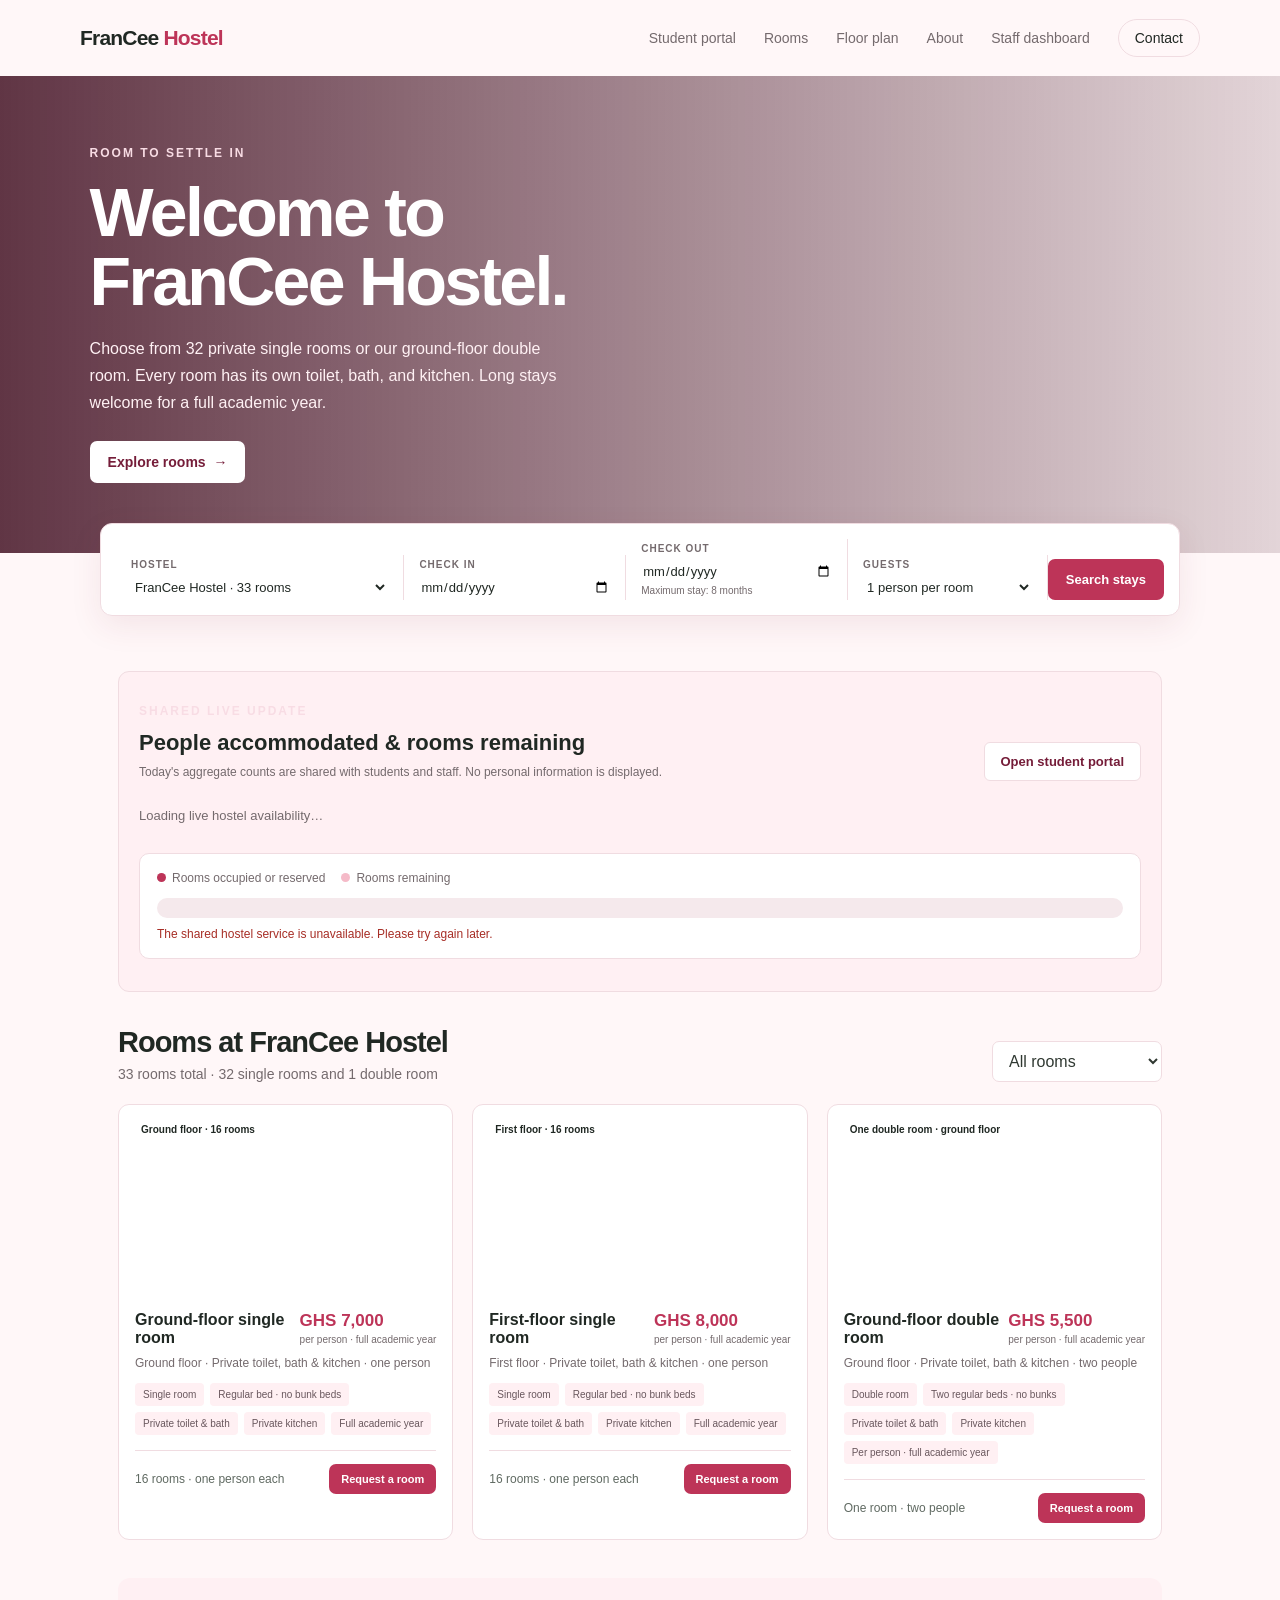
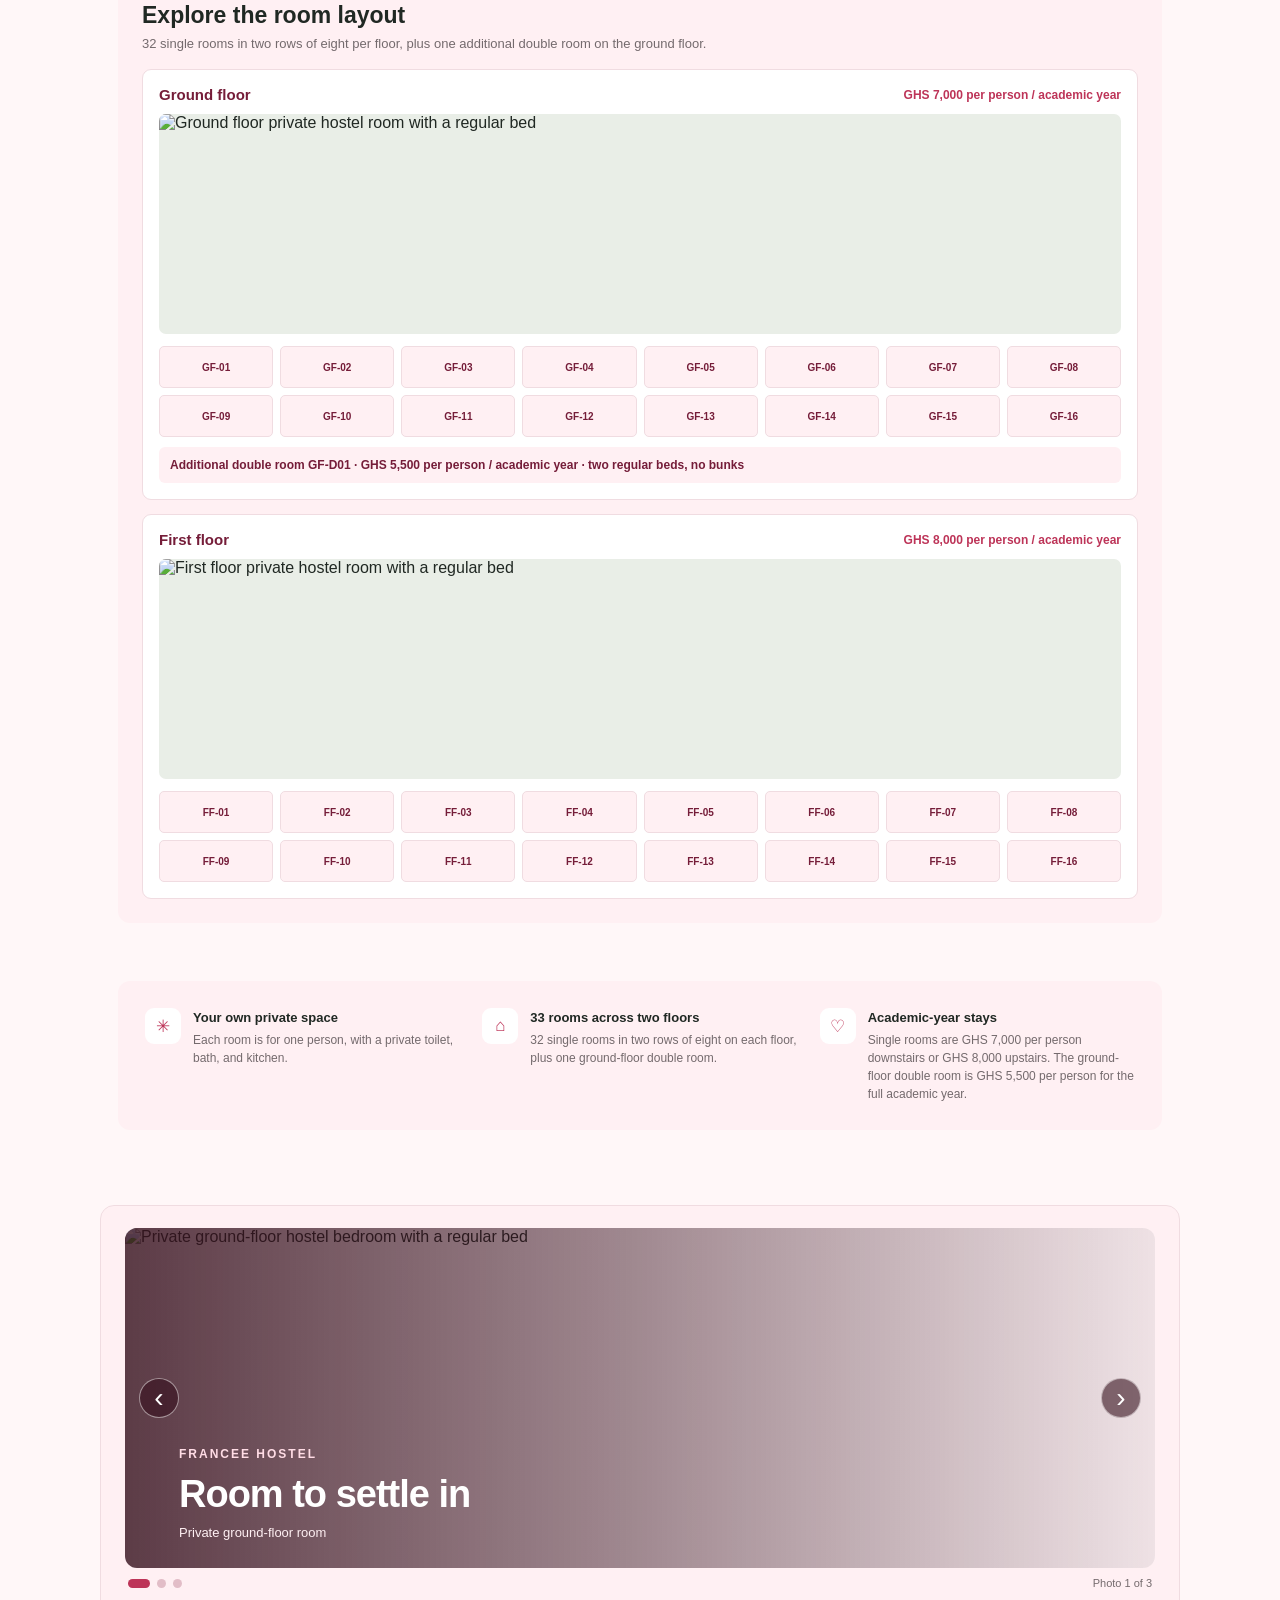
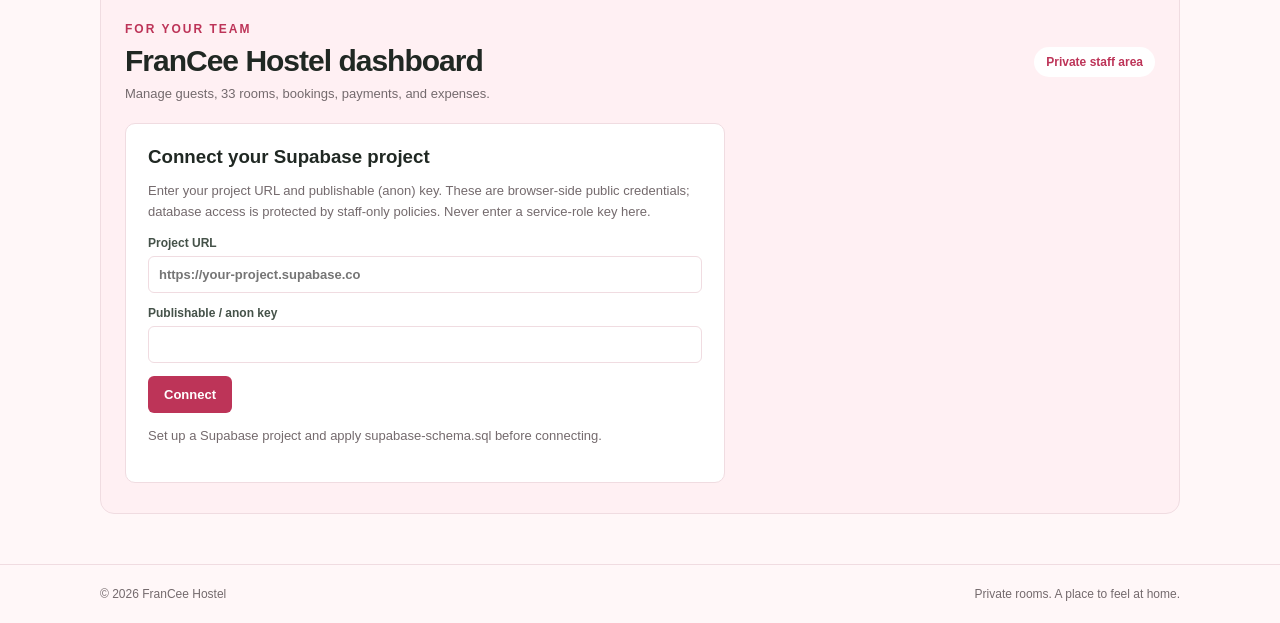
==== inex.html @ 12eb88dc "Publish FranCee Hostel website" ====
<!DOCTYPE html>
<html lang="en">
<head>
	<meta charset="UTF-8">
	<meta name="viewport" content="width=device-width, initial-scale=1">
	<title>FranCee Hostel | Room booking</title>
	<link rel="stylesheet" href="dashboard.css">
	<style>
		:root{--green:#bd3458;--dark:#751d39;--cream:#fff7f8;--muted:#746a6d;--line:#f0dce1;--orange:#e99aab}
		*{box-sizing:border-box}body{margin:0;background:var(--cream);color:#202823;font-family:Arial,Helvetica,sans-serif}a{color:inherit;text-decoration:none}button,input,select{font:inherit}.nav{height:76px;padding:0 max(calc((100% - 1120px)/2),24px);display:flex;align-items:center;justify-content:space-between}.logo{font-size:21px;font-weight:800;letter-spacing:-.8px}.logo span{color:var(--green)}.nav-links{display:flex;align-items:center;gap:28px;color:var(--muted);font-size:14px}.nav-links a:hover{color:var(--green)}.nav-links .outline{border:1px solid var(--line);border-radius:20px;padding:10px 16px;color:#202823}
		.hero{max-width:1440px;margin:auto;min-height:445px;padding:70px max(calc((100% - 1120px)/2),7%);display:flex;align-items:center;background:linear-gradient(90deg,rgba(66,16,34,.84),rgba(66,16,34,.15)),url('https://images.unsplash.com/photo-1566665797739-1674de7a421a?auto=format&fit=crop&w=1800&q=85') center/cover;color:white}.hero-copy{max-width:570px}.kicker{text-transform:uppercase;letter-spacing:2px;font-size:12px;font-weight:bold;color:#f8dce4}.hero h1{font-size:clamp(42px,6vw,68px);line-height:1.02;letter-spacing:-2.7px;margin:18px 0}.hero p{max-width:470px;line-height:1.7;color:#fff1f4;margin:0 0 25px}.hero-link{display:inline-block;padding:13px 18px;background:white;color:var(--dark);font-weight:bold;border-radius:7px;font-size:14px}
		.search{position:relative;max-width:1080px;margin:-30px auto 0;padding:15px;background:#fff;box-shadow:0 10px 32px #20382a18;border:1px solid var(--line);border-radius:12px;display:grid;grid-template-columns:1.3fr 1fr 1fr .9fr auto;align-items:end}.field{padding:4px 15px;border-right:1px solid var(--line)}.field label{display:block;font-size:10px;text-transform:uppercase;letter-spacing:1px;color:var(--muted);font-weight:bold;margin-bottom:8px}.field input,.field select{border:0;outline:0;background:white;width:100%;font-size:13px;color:#202823}.field small{display:block;color:var(--muted);font-size:10px;margin-top:5px}.search button,.book{border:0;border-radius:7px;background:var(--green);color:white;padding:13px 18px;font-size:13px;font-weight:bold}.search button:hover,.book:hover{background:var(--dark)}
		main{max-width:1080px;padding:0 18px;margin:55px auto 75px}.heading{display:flex;justify-content:space-between;align-items:end;margin-bottom:22px}.heading h2{margin:0 0 7px;font-size:29px;letter-spacing:-1px}.heading p{margin:0;color:var(--muted);font-size:14px}.heading select{padding:10px 12px;border:1px solid var(--line);border-radius:7px;background:white;color:#303932}.cards{display:grid;grid-template-columns:repeat(3,minmax(0,1fr));gap:19px}.card{background:white;border:1px solid var(--line);border-radius:11px;overflow:hidden}.photo{height:190px;background-size:cover;background-position:center;position:relative}.tag{position:absolute;top:12px;left:12px;background:white;border-radius:20px;padding:7px 10px;font-size:10px;font-weight:bold}.info{padding:16px}.title-row{display:flex;justify-content:space-between;gap:8px;align-items:start}.title-row h3{margin:0;font-size:16px}.price{color:var(--green);font-size:17px;font-weight:bold;white-space:nowrap}.price small{display:block;color:var(--muted);font-size:10px;font-weight:normal;text-align:right;margin-top:3px}.location{color:var(--muted);font-size:12px;margin:9px 0 13px}.features{display:flex;gap:6px;flex-wrap:wrap;margin-bottom:15px}.features span{background:#f2f4ef;color:#59645c;font-size:10px;padding:6px 8px;border-radius:4px}.bottom{border-top:1px solid var(--line);padding-top:13px;display:flex;align-items:center;justify-content:space-between}.rating{font-size:12px;color:#606a62}.rating b{color:#242c26}.book{padding:9px 12px;font-size:11px;cursor:pointer}.no-results{grid-column:1/-1;padding:35px;text-align:center;color:var(--muted);background:white;border-radius:10px}
		.benefits{margin-top:58px;background:#e9eee7;border-radius:12px;padding:27px;display:grid;grid-template-columns:repeat(3,1fr);gap:22px}.benefit{display:flex;gap:12px}.icon{flex:none;width:36px;height:36px;background:white;color:var(--green);border-radius:9px;display:grid;place-items:center;font-size:17px}.benefit h3{font-size:13px;margin:2px 0 6px}.benefit p{font-size:12px;line-height:1.5;color:var(--muted);margin:0}footer{border-top:1px solid var(--line);padding:22px max(calc((100% - 1080px)/2),24px);display:flex;justify-content:space-between;color:var(--muted);font-size:12px}.notice{display:none;position:fixed;right:20px;bottom:20px;background:var(--dark);color:white;padding:15px 18px;border-radius:8px;max-width:340px;box-shadow:0 7px 22px #0002;font-size:14px}.notice.visible{display:block}
		.request-dialog{width:min(560px,calc(100% - 28px));max-height:90vh;overflow:auto;padding:26px;border:0;border-radius:12px;box-shadow:0 18px 60px #0004;color:#202823}.request-dialog::backdrop{background:#10271dcc}.request-dialog-heading{display:flex;justify-content:space-between;align-items:start;gap:16px}.request-dialog-heading h2{margin:0 0 7px;font-size:24px}.request-dialog-heading p,.request-note{margin:0 0 18px;color:var(--muted);font-size:13px;line-height:1.5}.request-close{border:1px solid var(--line);border-radius:6px;background:white;padding:7px 10px;cursor:pointer}.request-form{display:grid;gap:13px}.request-form label{display:grid;gap:6px;color:#455249;font-size:12px;font-weight:bold}.request-form input,.request-form select{width:100%;padding:10px;border:1px solid var(--line);border-radius:6px;background:white;color:#202823;font:inherit;font-size:13px}.request-form input[type=file]{padding:8px}.request-form label small{color:var(--muted);font-weight:normal;font-size:11px;line-height:1.45}.request-room-summary{padding:11px;background:#f2f4ef;border-radius:6px;color:var(--dark);font-size:13px;font-weight:bold}.request-consent{display:flex!important;grid-template-columns:auto 1fr;align-items:start;gap:8px!important;font-weight:normal!important;line-height:1.5}.request-consent input{width:auto;margin:2px 0 0}.request-submit{border:0;border-radius:6px;background:var(--green);color:white;padding:12px 16px;font-weight:bold;cursor:pointer}.request-submit:disabled{opacity:.6;cursor:wait}.request-status{min-height:18px;margin:0;color:var(--muted);font-size:13px;line-height:1.5}.request-status.error{color:#a72e26}.request-status.success{color:var(--green)}.request-honeypot{position:absolute;left:-10000px;width:1px;height:1px;overflow:hidden}
		@media(max-width:800px){.search{margin:-20px 18px 0;grid-template-columns:repeat(2,1fr);gap:10px}.field{border:0;border-bottom:1px solid var(--line);padding:9px}.search button{grid-column:1/-1}.cards{grid-template-columns:repeat(2,1fr)}.benefits{grid-template-columns:1fr}.hero{min-height:410px;padding-left:8%;padding-right:8%}}
		@media(max-width:540px){.nav{height:65px;padding:0 18px}.nav-links{gap:12px}.nav-links a:not(.outline):not([href="#dashboard"]){display:none}.hero{min-height:390px;padding:40px 7%}.hero h1{letter-spacing:-1.8px}.search{margin:-18px 12px 0;padding:10px;gap:4px}.field{padding:8px 4px}.field input,.field select{font-size:11px}.cards{grid-template-columns:1fr}.photo{height:210px}main{margin-top:42px;padding:0 13px}.heading{align-items:start;flex-direction:column;gap:12px}.heading select{align-self:flex-end}footer{padding:20px;gap:8px;flex-direction:column}}
	</style>
	<link rel="stylesheet" href="theme.css">
</head>
<body>
	<header class="nav">
		<a class="logo" href="#top">FranCee <span>Hostel</span></a>
		<nav class="nav-links" aria-label="Main navigation"><a href="student.html">Student portal</a><a href="#stays">Rooms</a><a href="#layout">Floor plan</a><a href="#about">About</a><a href="#dashboard">Staff dashboard</a><a class="outline" href="mailto:hello@francee.example">Contact</a></nav>
	</header>
	<section class="hero" id="top">
		<div class="hero-copy"><div class="kicker">Room to settle in</div><h1>Welcome to<br>FranCee Hostel.</h1><p>Choose from 32 private single rooms or our ground-floor double room. Every room has its own toilet, bath, and kitchen. Long stays welcome for a full academic year.</p><a class="hero-link" href="#stays">Explore rooms &nbsp;→</a></div>
	</section>
	<form class="search" id="search-form" aria-label="Search hostels">
		<div class="field"><label for="destination">Hostel</label><select id="destination"><option value="all">FranCee Hostel · 33 rooms</option></select></div>
		<div class="field"><label for="checkin">Check in</label><input id="checkin" type="date" required></div>
		<div class="field"><label for="checkout">Check out</label><input id="checkout" type="date" aria-describedby="stay-limit" required><small id="stay-limit">Maximum stay: 8 months</small></div>
		<div class="field"><label for="guests">Guests</label><select id="guests"><option value="1" selected>1 person per room</option><option value="2">2 people</option></select></div>
		<button type="submit">Search stays</button>
	</form>
	<main>
		<section class="public-availability" id="public-availability" aria-labelledby="public-availability-title">
			<div class="public-availability-heading"><div><p class="kicker">Shared live update</p><h2 id="public-availability-title">People accommodated & rooms remaining</h2><p>Today's aggregate counts are shared with students and staff. No personal information is displayed.</p></div><a class="secondary-button" href="student.html">Open student portal</a></div>
			<div class="availability-metrics" id="public-availability-metrics" aria-live="polite"><p class="form-message">Loading live hostel availability…</p></div>
			<div class="availability-chart" role="img" aria-label="Live chart of occupied and remaining rooms"><div class="availability-chart-key"><span><i class="occupied-key"></i>Rooms occupied or reserved</span><span><i class="available-key"></i>Rooms remaining</span></div><div class="progress-track"><div class="progress-fill" id="public-availability-progress"></div></div><p id="public-availability-caption" class="chart-caption" role="status">Waiting for live hostel data…</p></div>
			<div class="public-room-availability" id="public-room-availability" aria-live="polite"></div>
		</section>
		<section id="stays"><div class="heading"><div><h2>Rooms at FranCee Hostel</h2><p id="count">33 private rooms · 32 single rooms and one double room</p></div><select id="sort" aria-label="Sort stays"><option value="featured">All rooms</option><option value="low">Lowest price first</option><option value="high">Highest price first</option></select></div><div class="cards" id="cards"></div></section>
		<section class="floor-plan" id="layout" aria-labelledby="floor-plan-title"><div class="floor-plan-heading"><div><h2 id="floor-plan-title">Explore the room layout</h2><p>32 single rooms in two rows of eight per floor, plus one additional double room on the ground floor.</p></div></div><div id="floor-layout" class="floor-layout"></div></section>
 		<section class="benefits" id="about" aria-label="Why stay at FranCee Hostel">
			<div class="benefit"><span class="icon">✳</span><div><h3>Your own private space</h3><p>Each room is for one person, with a private toilet, bath, and kitchen.</p></div></div>
			<div class="benefit"><span class="icon">⌂</span><div><h3>33 rooms across two floors</h3><p>32 single rooms in two rows of eight on each floor, plus one ground-floor double room.</p></div></div>
			<div class="benefit"><span class="icon">♡</span><div><h3>Academic-year stays</h3><p>Single rooms are GHS 7,000 per person downstairs or GHS 8,000 upstairs. The ground-floor double room is GHS 5,500 per person for the full academic year.</p></div></div>
		</section>
	</main>
	<section class="dashboard" id="dashboard" aria-labelledby="dashboard-title">
		<section class="staff-carousel" aria-label="FranCee Hostel room photos">
			<div class="staff-carousel-image-wrap">
				<img class="staff-carousel-image" id="staff-carousel-image" src="https://images.unsplash.com/photo-1566665797739-1674de7a421a?auto=format&fit=crop&w=1600&q=85" alt="Private ground-floor hostel bedroom with a regular bed">
				<div class="staff-carousel-shade"></div>
				<div class="staff-carousel-content">
					<p class="kicker">FranCee Hostel</p>
					<h2>Room to settle in</h2>
					<p id="staff-carousel-caption">Private ground-floor room</p>
				</div>
				<button class="staff-carousel-control staff-carousel-previous" id="staff-carousel-previous" type="button" aria-label="Show previous room photo">‹</button>
				<button class="staff-carousel-control staff-carousel-next" id="staff-carousel-next" type="button" aria-label="Show next room photo">›</button>
			</div>
			<div class="staff-carousel-footer"><div class="staff-carousel-dots" id="staff-carousel-dots" role="group" aria-label="Choose a room photo"></div><span id="staff-carousel-count" aria-live="polite">Photo 1 of 3</span></div>
		</section>
		<div class="dashboard-heading"><div><div class="kicker">For your team</div><h2 id="dashboard-title">FranCee Hostel dashboard</h2><p>Manage guests, 33 rooms, bookings, payments, and expenses.</p></div><span class="private-label">Private staff area</span></div>
		<div class="dashboard-panel" id="setup-panel" hidden>
			<h3>Connect your Supabase project</h3>
			<p>Enter your project URL and publishable (anon) key. These are browser-side public credentials; database access is protected by staff-only policies. Never enter a service-role key here.</p>
			<form id="config-form" class="dashboard-form">
				<label>Project URL<input name="url" type="url" placeholder="https://your-project.supabase.co" required></label>
				<label>Publishable / anon key<input name="key" type="password" autocomplete="off" required></label>
				<button class="dashboard-button" type="submit">Connect</button>
			</form>
			<p id="setup-message" class="form-message" role="status"></p>
		</div>
		<div class="dashboard-panel" id="login-panel" hidden>
			<h3>Staff sign in</h3>
			<p>Only staff accounts added to this hostel’s Supabase project can access records.</p>
			<form id="login-form" class="dashboard-form">
				<label>Email<input name="email" type="email" autocomplete="username" required></label>
				<label>Password<input name="password" type="password" autocomplete="current-password" required></label>
				<button class="dashboard-button" type="submit">Sign in</button>
			</form>
			<p id="login-message" class="form-message" role="status"></p>
			<button class="secondary-button" id="change-project-button" type="button">Change Supabase project</button>
		</div>
		<div id="staff-panel" hidden>
			<div class="staff-toolbar"><p id="staff-status" role="status"></p><button class="secondary-button" id="signout-button" type="button">Sign out</button></div>
			<p id="dashboard-message" class="form-message" role="status"></p>
			<div id="staff-workspace" hidden>
			<div class="report-panel">
				<div class="report-heading"><div><h3>Shared hostel availability</h3><p>Live room and occupancy totals shared with the student portal. Personal information is never shown.</p></div><a class="secondary-button" href="student.html">Open student portal</a></div>
				<div class="availability-metrics" id="admin-availability-metrics" aria-live="polite"><p class="form-message">Loading live hostel availability…</p></div>
				<div class="availability-chart" role="img" aria-label="Live shared chart of occupied and available rooms"><div class="availability-chart-key"><span><i class="occupied-key"></i>Rooms occupied</span><span><i class="available-key"></i>Rooms remaining</span></div><div class="progress-track"><div id="admin-availability-progress" class="progress-fill"></div></div><p id="admin-availability-caption" class="chart-caption">Waiting for live hostel data…</p></div>
			</div>
			<div class="report-panel">
				<div class="report-heading"><div><h3>Reports & progress</h3><p>Live summaries from saved hostel records. Financial totals are shown in one currency at a time.</p></div><div class="report-filters"><label for="report-period">Report period<select id="report-period"><option value="30">Last 30 days</option><option value="90">Last 90 days</option><option value="365">Last 12 months</option></select></label><label for="report-currency">Currency<select id="report-currency"><option value="GHS">GHS</option></select></label></div></div>
				<div class="metric-grid" id="report-metrics" aria-live="polite"></div>
				<div class="chart-grid">
					<div class="chart-card"><h4>Current room occupancy</h4><div class="progress-track" role="img" aria-label="Current room occupancy"><div id="occupancy-progress" class="progress-fill"></div></div><p id="occupancy-caption">Loading occupancy…</p></div>
					<div class="chart-card"><h4>Bookings & revenue by month</h4><div class="bar-chart" id="monthly-chart" role="img" aria-label="Monthly bookings and revenue chart"></div><p class="chart-legend"><span class="booking-legend">Bookings</span><span class="revenue-legend">Revenue</span></p></div>
				</div>
			</div>
			<div class="records-heading"><h3>Student room requests</h3><p>Contact and identity documents are visible only to authorized hostel staff.</p></div>
			<div class="record-list room-request-list" id="room-request-list" aria-live="polite"></div>
			<div class="records-heading"><h3>Student room issues</h3><p>Review reports by room and update each issue as it is handled.</p></div>
			<div class="record-list room-issue-list" id="room-issue-list" aria-live="polite"></div>
			<div class="records-heading"><h3>Record hostel operations</h3><p>Amounts are stored as entered; card numbers and security codes are never collected.</p></div>
			<div class="record-grid">
				<details class="record-card" open><summary>Guest</summary><form class="dashboard-form record-form" id="guest-form"><label>Full name<input name="full_name" required maxlength="160"></label><label>Email<input name="email" type="email"></label><label>Phone<input name="phone" type="tel"></label><label>Nationality<input name="nationality" maxlength="100"></label><label>Notes<textarea name="notes" rows="2"></textarea></label><button class="dashboard-button">Save guest</button></form><div class="record-list" id="guest-list"></div></details>
				<details class="record-card"><summary>Room</summary><form class="dashboard-form record-form" id="room-form"><label>Room name / number<input name="name" required maxlength="100" placeholder="GF-17 or GF-D02"></label><label>Room type<select name="room_type" required><option value="Single room · private toilet, bath & kitchen">Single room</option><option value="Double room · two separate beds, no bunks, private toilet, bath & kitchen">Double room · two separate beds</option></select></label><label>Floor<select name="floor_level" required><option value="ground">Ground floor</option><option value="first">First floor</option></select></label><label>Row on floor<select name="side_row"><option value="">Not in the 16-room layout</option><option value="1">Row 1</option><option value="2">Row 2</option></select></label><label>Position in row<select name="room_position"><option value="">Not in the 16-room layout</option><option value="1">1</option><option value="2">2</option><option value="3">3</option><option value="4">4</option><option value="5">5</option><option value="6">6</option><option value="7">7</option><option value="8">8</option></select></label><label>People per room<select name="capacity" required><option value="1">1 person</option><option value="2">2 people</option></select></label><label>Full academic-year price per person (GHS)<input name="rent_amount" type="number" value="7000" min="0" step="0.01" required></label><label>Status<select name="status"><option value="active">Active</option><option value="maintenance">Maintenance</option></select></label><button class="dashboard-button">Save room</button></form><div class="record-list" id="room-list"></div></details>
				<details class="record-card"><summary>Booking</summary><form class="dashboard-form record-form" id="booking-form"><label>Guest<select name="guest_id" required></select></label><label>Room<select name="bed_id" required></select></label><label>Check in<input name="check_in" type="date" required></label><label>Check out<input name="check_out" type="date" aria-describedby="booking-stay-limit" required><small id="booking-stay-limit">Maximum stay: 8 months</small></label><p id="booking-rate-label" class="field-note">Select a room to see its academic-year rate.</p><label>Status<select name="status"><option value="confirmed">Confirmed</option><option value="pending">Pending</option><option value="checked_in">Checked in</option><option value="checked_out">Checked out</option><option value="cancelled">Cancelled</option></select></label><button class="dashboard-button">Save booking</button></form><div class="record-list" id="booking-list"></div></details>
				<details class="record-card"><summary>Payment</summary><form class="dashboard-form record-form" id="payment-form"><label>Booking<select name="booking_id" required></select></label><label>Amount<input name="amount" type="number" min="0" step="0.01" required></label><label>Currency<input name="currency" value="GHS" minlength="3" maxlength="3" required></label><label>Method<select name="method"><option value="cash">Cash</option><option value="card">Card (no card details)</option><option value="bank_transfer">Bank transfer</option><option value="online">Online</option><option value="other">Other</option></select></label><label>Status<select name="status"><option value="paid">Paid</option><option value="pending">Pending</option><option value="refunded">Refunded</option><option value="failed">Failed</option></select></label><label>Payment date<input name="paid_at" type="date" required></label><button class="dashboard-button">Save payment</button></form><div class="record-list" id="payment-list"></div></details>
				<details class="record-card"><summary>Expense</summary><form class="dashboard-form record-form" id="expense-form"><label>Category<input name="category" required maxlength="100" placeholder="Supplies, utilities…"></label><label>Amount<input name="amount" type="number" min="0" step="0.01" required></label><label>Currency<input name="currency" value="GHS" minlength="3" maxlength="3" required></label><label>Date<input name="incurred_on" type="date" required></label><label>Vendor<input name="vendor" maxlength="160"></label><label>Description<input name="description" maxlength="300"></label><button class="dashboard-button">Save expense</button></form><div class="record-list" id="expense-list"></div></details>
			</div>
			</div>
		</div>
	</section>
	<footer><span>© 2026 FranCee Hostel</span><span>Private rooms. A place to feel at home.</span></footer>
	<dialog class="request-dialog" id="request-dialog" aria-labelledby="request-title">
		<div class="request-dialog-heading"><div><h2 id="request-title">Request a room</h2><p>Share your contact details and proof of identity to send a request to FranCee Hostel staff.</p></div><button class="request-close" id="request-close" type="button" aria-label="Close request form">Close</button></div>
		<form class="request-form" id="room-request-form">
			<div class="request-room-summary" id="request-room-summary"></div>
			<label for="request-name">Full name<input id="request-name" name="full_name" type="text" maxlength="120" autocomplete="name" required></label>
			<label for="request-phone">Phone number<input id="request-phone" name="phone" type="tel" maxlength="32" autocomplete="tel" placeholder="+233…" required></label>
			<label for="request-email">Email address <span>(optional)</span><input id="request-email" name="email" type="email" maxlength="254" autocomplete="email"></label>
			<label for="request-checkin">Check-in date<input id="request-checkin" name="check_in" type="date" required></label>
			<label for="request-checkout">Check-out date<input id="request-checkout" name="check_out" type="date" required></label>
			<label for="request-guests">People<select id="request-guests" name="guest_count" required></select></label>
			<label for="request-identity">Proof of identity<input id="request-identity" name="identity" type="file" accept="image/jpeg,image/png,application/pdf,.jpg,.jpeg,.png,.pdf" required><small>Upload a clear JPG, PNG, or PDF (maximum 5 MB). Only authorized hostel staff can access it.</small></label>
			<label class="request-consent" for="request-consent"><input id="request-consent" name="consent" type="checkbox" required><span>I agree to share these details and my identity document with FranCee Hostel for this room request.</span></label>
			<label class="request-honeypot" aria-hidden="true">Leave this field empty<input name="website" type="text" tabindex="-1" autocomplete="off"></label>
			<p class="request-status" id="request-status" role="status" aria-live="polite"></p>
			<button class="request-submit" id="request-submit" type="submit">Send room request</button>
		</form>
	</dialog>
	<div class="notice" id="notice" role="status" aria-live="polite"></div>
	<script src="https://cdn.jsdelivr.net/npm/@supabase/supabase-js@2"></script>
	<script src="supabase-config.js"></script>
	<script src="room-requests.js"></script>
	<script src="dashboard.js"></script>
	<script>
		const staffCarouselSlides=[
			{src:'https://images.unsplash.com/photo-1566665797739-1674de7a421a?auto=format&fit=crop&w=1600&q=85',alt:'Private ground-floor hostel bedroom with a regular bed',caption:'Private ground-floor room'},
			{src:'https://images.unsplash.com/photo-1611892440504-42a792e24d32?auto=format&fit=crop&w=1600&q=85',alt:'Bright first-floor hostel bedroom with a regular bed',caption:'Comfortable first-floor room'},
			{src:'https://images.unsplash.com/photo-1616594039964-ae9021a400a0?auto=format&fit=crop&w=1600&q=85',alt:'Shared double hostel room with two regular beds',caption:'A room for two, without bunks'}
		];
		const staffCarousel=document.querySelector('.staff-carousel'),staffCarouselImage=document.getElementById('staff-carousel-image'),staffCarouselCaption=document.getElementById('staff-carousel-caption'),staffCarouselCount=document.getElementById('staff-carousel-count'),staffCarouselDots=document.getElementById('staff-carousel-dots');
		let staffCarouselIndex=0,staffCarouselTimer;
		function renderStaffCarousel(){const slide=staffCarouselSlides[staffCarouselIndex];staffCarouselImage.src=slide.src;staffCarouselImage.alt=slide.alt;staffCarouselImage.classList.remove('photo-change');window.requestAnimationFrame(()=>staffCarouselImage.classList.add('photo-change'));staffCarouselCaption.textContent=slide.caption;staffCarouselCount.textContent='Photo '+(staffCarouselIndex+1)+' of '+staffCarouselSlides.length;staffCarouselDots.querySelectorAll('button').forEach((button,index)=>{const active=index===staffCarouselIndex;button.classList.toggle('active',active);button.setAttribute('aria-current',active?'true':'false');});}
		function moveStaffCarousel(offset){staffCarouselIndex=(staffCarouselIndex+offset+staffCarouselSlides.length)%staffCarouselSlides.length;renderStaffCarousel();}
		function startStaffCarousel(){window.clearInterval(staffCarouselTimer);if(!window.matchMedia('(prefers-reduced-motion: reduce)').matches)staffCarouselTimer=window.setInterval(()=>moveStaffCarousel(1),6000);}
		staffCarouselSlides.forEach((slide,index)=>{const button=document.createElement('button');button.type='button';button.className='staff-carousel-dot';button.setAttribute('aria-label','Show photo '+(index+1)+': '+slide.caption);button.addEventListener('click',()=>{staffCarouselIndex=index;renderStaffCarousel();startStaffCarousel();});staffCarouselDots.append(button);});
		document.getElementById('staff-carousel-previous').addEventListener('click',()=>{moveStaffCarousel(-1);startStaffCarousel();});
		document.getElementById('staff-carousel-next').addEventListener('click',()=>{moveStaffCarousel(1);startStaffCarousel();});
		staffCarousel.addEventListener('mouseenter',()=>window.clearInterval(staffCarouselTimer));
		staffCarousel.addEventListener('mouseleave',startStaffCarousel);
		staffCarousel.addEventListener('focusin',()=>window.clearInterval(staffCarouselTimer));
		staffCarousel.addEventListener('focusout',event=>{if(!staffCarousel.contains(event.relatedTarget))startStaffCarousel();});
		renderStaffCarousel();startStaffCarousel();
		const stays=[
			{name:'Ground-floor single room',floor:'Ground floor',price:7000,priceLabel:'GHS 7,000',capacity:1,type:'Private toilet, bath & kitchen · one person',image:'photo-1566665797739-1674de7a421a',label:'Ground floor · 16 available',features:['Single room','Regular bed · no bunk beds','Private toilet & bath','Private kitchen','Full academic year']},
			{name:'First-floor single room',floor:'First floor',price:8000,priceLabel:'GHS 8,000',capacity:1,type:'Private toilet, bath & kitchen · one person',image:'photo-1611892440504-42a792e24d32',label:'First floor · 16 available',features:['Single room','Regular bed · no bunk beds','Private toilet & bath','Private kitchen','Full academic year']},
			{name:'Ground-floor double room',floor:'Ground floor',price:5500,priceLabel:'GHS 5,500',capacity:2,type:'Private toilet, bath & kitchen · two people',image:'photo-1616594039964-ae9021a400a0',label:'One double room · ground floor',features:['Double room','Two regular beds · no bunks','Private toilet & bath','Private kitchen','Per person · full academic year']}
		];
		const cards=document.getElementById('cards'),notice=document.getElementById('notice');
		let publicAvailability;
		function renderFloorLayout(){const layout=document.getElementById('floor-layout');[{name:'Ground floor',prefix:'GF',price:'GHS 7,000',image:'photo-1566665797739-1674de7a421a',double:true},{name:'First floor',prefix:'FF',price:'GHS 8,000',image:'photo-1611892440504-42a792e24d32'}].forEach(floor=>{const level=document.createElement('section');level.className='floor-level';const heading=document.createElement('div');heading.className='floor-level-heading';const title=document.createElement('h3');title.textContent=floor.name;const rate=document.createElement('span');rate.textContent=floor.price+' per person / academic year';heading.append(title,rate);const photo=document.createElement('img');photo.className='floor-photo';photo.src='https://images.unsplash.com/'+floor.image+'?auto=format&fit=crop&w=1200&q=85';photo.alt=floor.name+' private hostel room with a regular bed';photo.loading='lazy';level.append(heading,photo);for(let row=0;row<2;row++){const rowElement=document.createElement('div');rowElement.className='floor-row';rowElement.setAttribute('role','group');rowElement.setAttribute('aria-label',floor.name+' row '+(row+1));for(let position=1;position<=8;position++){const number=row*8+position,room=document.createElement('div');room.className='room-tile';room.textContent=floor.prefix+'-'+String(number).padStart(2,'0');room.setAttribute('aria-label',room.textContent+', single room, '+floor.price+' per person for the academic year');rowElement.append(room);}level.append(rowElement);}if(floor.double){const double=document.createElement('div');double.className='double-room-note';double.textContent='Additional double room GF-D01 · GHS 5,500 per person / academic year · two regular beds, no bunks';level.append(double);}layout.append(level);});}
		function render(){const order=document.getElementById('sort').value;const found=[...stays];if(order==='low')found.sort((a,b)=>a.price-b.price);if(order==='high')found.sort((a,b)=>b.price-a.price);document.getElementById('count').textContent='33 rooms total · 32 single rooms and 1 double room';cards.innerHTML=found.map(s=>{const type=publicAvailability&&publicAvailability.room_types.find(item=>item.room_name===s.name),label=type?s.floor+' · '+type.available+' available today':s.label.replace('16 available','16 rooms');return `<article class="card"><div class="photo" role="img" aria-label="${s.floor} room at FranCee Hostel" style="background-image:url('https://images.unsplash.com/${s.image}?auto=format&fit=crop&w=900&q=80')"><span class="tag">${label}</span></div><div class="info"><div class="title-row"><h3>${s.name}</h3><div class="price">${s.priceLabel}<small>per person · full academic year</small></div></div><div class="location">${s.floor} · ${s.type}</div><div class="features">${s.features.map(f=>`<span>${f}</span>`).join('')}</div><div class="bottom"><div class="rating">${s.capacity===2?'One room · two people':'16 rooms · one person each'}</div><button class="book" data-name="${s.name}">Request a room</button></div></div></article>`;}).join('');}
		async function refreshPublicAvailability(){const caption=document.getElementById('public-availability-caption');try{if(!window.FranCeeHostel)throw new Error('Shared hostel availability is unavailable. Contact hostel staff.');const status=await window.FranCeeHostel.getStatus();publicAvailability=status;const total=Number(status.total_rooms),occupied=Number(status.rooms_occupied),percent=total?Math.min(100,occupied/total*100):0;const metrics=document.getElementById('public-availability-metrics');metrics.replaceChildren();[['People accommodated',status.people_accommodated],['Rooms remaining today',status.rooms_remaining],['Total active rooms',total],['Beds available today',status.beds_remaining]].forEach(([label,value])=>{const card=document.createElement('div');card.className='metric-card';const name=document.createElement('span');name.textContent=label;const amount=document.createElement('strong');amount.textContent=String(value);card.append(name,amount);metrics.append(card);});document.getElementById('public-availability-progress').style.width=percent+'%';caption.textContent=occupied+' of '+total+' active rooms occupied or reserved today · updated '+new Date().toLocaleTimeString();caption.classList.remove('student-request-error');const typeList=document.getElementById('public-room-availability');typeList.replaceChildren();status.room_types.forEach(type=>{const item=document.createElement('span');item.textContent=type.room_name+': '+type.available+' of '+type.total+' available today';typeList.append(item);});render();}catch(error){caption.textContent=error.message||'Could not load live hostel availability.';caption.classList.add('student-request-error');}}
		const dateValue=date=>{const local=new Date(date.getTime()-date.getTimezoneOffset()*60000);return local.toISOString().slice(0,10)};
		const addMonths=(date,months)=>{const result=new Date(date);const day=result.getDate();result.setDate(1);result.setMonth(result.getMonth()+months);const lastDay=new Date(result.getFullYear(),result.getMonth()+1,0).getDate();result.setDate(Math.min(day,lastDay));return result;};
		const checkin=document.getElementById('checkin'),checkout=document.getElementById('checkout');checkin.min=dateValue(new Date());checkout.min=dateValue(new Date(Date.now()+86400000));checkin.addEventListener('change',()=>{if(!checkin.value)return;const start=new Date(`${checkin.value}T12:00:00`),next=new Date(start);next.setDate(next.getDate()+1);const latest=addMonths(start,8);checkout.min=dateValue(next);checkout.max=dateValue(latest);checkout.setCustomValidity('');if(checkout.value&&(checkout.value<checkout.min||checkout.value>checkout.max))checkout.value='';});checkout.addEventListener('input',()=>checkout.setCustomValidity(checkout.max&&checkout.value>checkout.max?'The maximum stay is 8 months.':''));
		document.getElementById('search-form').addEventListener('submit',event=>{event.preventDefault();if(!event.currentTarget.reportValidity())return;if(checkout.value<=checkin.value){checkout.setCustomValidity('Check-out must be after check-in.');checkout.reportValidity();checkout.setCustomValidity('');return;}if(checkout.value>checkout.max){checkout.setCustomValidity('The maximum stay is 8 months.');checkout.reportValidity();checkout.setCustomValidity('');return;}render();document.getElementById('stays').scrollIntoView({behavior:'smooth'});});
		document.getElementById('destination').addEventListener('change',render);document.getElementById('sort').addEventListener('change',render);
		const requestDialog=document.getElementById('request-dialog'),requestForm=document.getElementById('room-request-form'),requestStatus=document.getElementById('request-status'),requestCheckIn=document.getElementById('request-checkin'),requestCheckOut=document.getElementById('request-checkout'),requestGuests=document.getElementById('request-guests');
		let selectedStay;
		function updateRequestDateLimits(){requestCheckIn.min=dateValue(new Date());if(!requestCheckIn.value){requestCheckOut.min=dateValue(new Date(Date.now()+86400000));requestCheckOut.removeAttribute('max');return;}const start=new Date(requestCheckIn.value+'T12:00:00'),next=new Date(start);next.setDate(next.getDate()+1);requestCheckOut.min=dateValue(next);requestCheckOut.max=dateValue(addMonths(start,8));if(requestCheckOut.value&&(requestCheckOut.value<requestCheckOut.min||requestCheckOut.value>requestCheckOut.max))requestCheckOut.value='';}
		cards.addEventListener('click',event=>{const button=event.target.closest('.book');if(!button)return;selectedStay=stays.find(s=>s.name===button.dataset.name);if(!selectedStay)return;requestForm.reset();requestStatus.textContent='';requestStatus.className='request-status';document.getElementById('request-title').textContent='Request a '+selectedStay.name.toLowerCase();document.getElementById('request-room-summary').textContent=selectedStay.name+' · '+selectedStay.priceLabel+' per person for the full academic year';requestGuests.replaceChildren(...Array.from({length:selectedStay.capacity},(_,index)=>{const option=document.createElement('option');option.value=String(index+1);option.textContent=(index+1)+' '+(index===0?'person':'people');return option;}));requestGuests.value=String(Math.min(Number(document.getElementById('guests').value),selectedStay.capacity));requestCheckIn.value=checkin.value;requestCheckOut.value=checkout.value;updateRequestDateLimits();requestDialog.showModal();});
		document.getElementById('request-close').addEventListener('click',()=>requestDialog.close());
		requestDialog.addEventListener('close',()=>{requestForm.reset();requestStatus.textContent='';});
		requestCheckIn.addEventListener('change',updateRequestDateLimits);
		requestForm.addEventListener('submit',async event=>{event.preventDefault();if(!selectedStay||!requestForm.reportValidity())return;const file=document.getElementById('request-identity').files[0];if(!file||!['image/jpeg','image/png','application/pdf'].includes(file.type)||file.size>5*1024*1024){requestStatus.textContent='Choose a JPG, PNG, or PDF identity document no larger than 5 MB.';requestStatus.className='request-status error';return;}if(requestCheckOut.value<=requestCheckIn.value||requestCheckOut.value>dateValue(addMonths(new Date(requestCheckIn.value+'T12:00:00'),8))){requestStatus.textContent='Choose a check-out date after check-in and within the 8-month stay limit.';requestStatus.className='request-status error';return;}if(requestForm.elements.website.value){requestDialog.close();return;}const submitButton=document.getElementById('request-submit');submitButton.disabled=true;requestStatus.textContent='Sending your request securely…';requestStatus.className='request-status';try{const result=await window.FranCeeHostel.submitRequest({full_name:requestForm.elements.full_name.value.trim(),phone:requestForm.elements.phone.value.trim(),email:requestForm.elements.email.value.trim(),room_name:selectedStay.name,guest_count:Number(requestGuests.value),check_in:requestCheckIn.value,check_out:requestCheckOut.value,identity:file});requestStatus.textContent='Your room request was sent to FranCee Hostel staff. Reference: '+result.id;requestStatus.className='request-status success';requestForm.reset();setTimeout(()=>requestDialog.close(),3500);}catch(error){requestStatus.textContent=error.message||'Your request could not be sent. Please try again.';requestStatus.className='request-status error';}finally{submitButton.disabled=false;}});
		renderFloorLayout();render();refreshPublicAvailability();window.setInterval(refreshPublicAvailability,60000);document.addEventListener('visibilitychange',()=>{if(!document.hidden)refreshPublicAvailability();});
	</script>
</body>
</html>
---- dashboard.css ----
.dashboard{max-width:1080px;margin:50px auto;padding:30px 24px;background:#edf1eb;border:1px solid var(--line);border-radius:14px}.dashboard-heading,.report-heading,.staff-toolbar{display:flex;align-items:center;justify-content:space-between;gap:18px}.dashboard-heading{margin-bottom:22px}.dashboard-heading .kicker{color:var(--green)}.dashboard-heading h2{font-size:30px;letter-spacing:-1px;margin:8px 0}.dashboard-heading p,.report-heading p,.records-heading p{margin:0;color:var(--muted);font-size:13px}.private-label{padding:8px 12px;background:#fff;border-radius:20px;color:var(--green);font-size:12px;font-weight:bold}.dashboard-panel,.report-panel,.record-card,.metric-card,.chart-card{background:white;border:1px solid var(--line);border-radius:10px}.dashboard-panel{max-width:600px;padding:22px}.dashboard-panel h3,.report-heading h3,.records-heading h3{margin:0 0 8px}.dashboard-panel p,.records-heading p{line-height:1.6;color:var(--muted);font-size:13px}.dashboard-form{display:grid;gap:13px}.dashboard-form label,.report-heading label{display:grid;gap:6px;font-size:12px;font-weight:bold;color:#455249}.dashboard-form input,.dashboard-form select,.dashboard-form textarea,.report-heading select{width:100%;padding:10px;border:1px solid var(--line);border-radius:6px;background:white;color:#202823;font:inherit;font-size:13px}.dashboard-button,.secondary-button{width:max-content;border:0;border-radius:6px;background:var(--green);color:white;padding:11px 16px;font-size:13px;font-weight:bold;cursor:pointer}.dashboard-button:hover{background:var(--dark)}.secondary-button{background:#fff;color:var(--dark);border:1px solid var(--line)}.form-message{min-height:18px;color:var(--muted);font-size:13px}.form-message.error{color:#a72e26}.form-message.success{color:var(--green)}.staff-toolbar{margin-bottom:14px}.staff-toolbar p{margin:0;font-size:13px;color:var(--muted)}.report-panel{padding:22px;margin:20px 0 28px}.report-heading{align-items:end;margin-bottom:17px}.report-heading h3{font-size:21px}.report-heading label{min-width:150px}.report-heading select{font-weight:normal}.report-filters{display:flex;gap:10px}.metric-grid{display:grid;grid-template-columns:repeat(4,minmax(0,1fr));gap:12px}.metric-card{padding:15px}.metric-card span{display:block;color:var(--muted);font-size:11px}.metric-card strong{display:block;color:var(--dark);font-size:23px;margin-top:7px}.chart-grid{display:grid;grid-template-columns:1fr 1.5fr;gap:14px;margin-top:14px}.chart-card{padding:17px;min-width:0}.chart-card h4{margin:0 0 14px;font-size:14px}.progress-track{height:16px;background:#edf1eb;border-radius:20px;overflow:hidden}.progress-fill{height:100%;width:0;background:var(--green);border-radius:20px;transition:width .25s}.chart-card p{font-size:12px;color:var(--muted)}.bar-chart{height:170px;display:flex;align-items:end;gap:8px;border-bottom:1px solid var(--line);padding:5px 4px 0}.bar-month{height:100%;flex:1;display:flex;flex-direction:column;justify-content:end;align-items:center;gap:5px;min-width:0}.bar-pair{height:calc(100% - 20px);width:100%;display:flex;align-items:end;justify-content:center;gap:3px}.bar{width:35%;min-width:4px;border-radius:3px 3px 0 0}.bar.booking-bar{background:#81a28e}.bar.revenue-bar{background:#f2a66a}.bar-month small{max-width:100%;overflow:hidden;color:var(--muted);font-size:9px;white-space:nowrap}.chart-legend{display:flex;gap:18px}.booking-legend:before,.revenue-legend:before{content:"";display:inline-block;width:8px;height:8px;margin-right:5px;background:#81a28e;border-radius:2px}.revenue-legend:before{background:#f2a66a}.records-heading{margin:25px 0 14px}.record-grid{display:grid;grid-template-columns:repeat(2,minmax(0,1fr));gap:13px}.record-card{padding:17px}.record-card summary{cursor:pointer;font-weight:bold;color:var(--dark)}.record-form{margin-top:15px}.record-list{margin-top:14px;border-top:1px solid var(--line)}.record-list:empty{display:none}.record-list p{margin:9px 0;padding:8px 0;border-bottom:1px solid #f0f1ee;font-size:12px;color:#4d5951;overflow-wrap:anywhere}.record-list p:last-child{border-bottom:0}#dashboard[hidden],#setup-panel[hidden],#login-panel[hidden],#staff-panel[hidden],#staff-workspace[hidden]{display:none}
.field-note{margin:0;color:var(--green);font-size:12px;line-height:1.5}.dashboard-form label small{color:var(--muted);font-weight:normal;font-size:11px}
.room-request-list{margin:0 0 26px}.room-request-item{padding:13px 0;border-bottom:1px solid var(--line)}.room-request-item p{margin:0 0 9px;line-height:1.5}.room-request-item .secondary-button{width:auto;padding:8px 11px;font-size:12px}.request-document-link{display:inline-block;padding:8px 0;color:var(--green);font-size:13px;font-weight:bold}
.floor-plan{margin:38px 0 0;padding:24px;background:#e9eee7;border-radius:12px}.floor-plan-heading{margin-bottom:18px}.floor-plan-heading h2{margin:0 0 7px;font-size:23px}.floor-plan-heading p{margin:0;color:var(--muted);font-size:13px}.floor-layout{display:grid;gap:14px}.floor-level{padding:16px;background:white;border:1px solid var(--line);border-radius:9px;overflow-x:auto}.floor-level-heading{display:flex;justify-content:space-between;align-items:center;gap:12px;margin-bottom:11px}.floor-level-heading h3{margin:0;color:var(--dark);font-size:15px}.floor-level-heading span{color:var(--green);font-size:12px;font-weight:bold}.floor-photo{display:block;width:100%;height:220px;margin-bottom:12px;border-radius:7px;object-fit:cover;background:#e9eee7}.floor-row{display:grid;grid-template-columns:repeat(8,minmax(48px,1fr));gap:7px;min-width:440px;margin-top:7px}.room-tile{display:grid;place-items:center;min-height:42px;padding:5px;background:#f2f4ef;border:1px solid #e2e8df;border-radius:5px;color:var(--dark);font-size:10px;font-weight:bold}.double-room-note{margin-top:10px;padding:11px;background:#f2f4ef;border-radius:6px;color:var(--dark);font-size:12px;font-weight:bold}
@media(max-width:760px){.dashboard{margin:35px 14px;padding:22px 15px}.chart-grid{grid-template-columns:1fr}.metric-grid{grid-template-columns:repeat(2,minmax(0,1fr))}.record-grid{grid-template-columns:1fr}.report-heading{align-items:start;flex-direction:column}.report-filters{width:100%;flex-wrap:wrap}.report-heading label{width:100%}}
@media(max-width:540px){.dashboard-heading{align-items:start;flex-direction:column}.dashboard-heading h2{font-size:25px}.dashboard-panel,.report-panel{padding:16px}.staff-toolbar{align-items:start;flex-direction:column}.metric-card strong{font-size:20px}.floor-plan{padding:17px 13px}.floor-level{padding:12px}.floor-level-heading{align-items:start;flex-direction:column;gap:5px}}
---- theme.css ----
:root{--green:#bd3458;--dark:#751d39;--cream:#fff7f8;--muted:#746a6d;--line:#f0dce1;--orange:#db748b}
body{background:var(--cream)}
.logo span,.nav-links a:hover,.price,.icon,.dashboard-heading .kicker,.field-note,.floor-level-heading span,.request-document-link{color:var(--green)}
.hero{background-image:linear-gradient(90deg,rgba(66,16,34,.84),rgba(66,16,34,.15)),url('https://images.unsplash.com/photo-1566665797739-1674de7a421a?auto=format&fit=crop&w=1800&q=85')}
.kicker{color:#f8dce4}
.search{box-shadow:0 10px 32px #7c253816;border-color:var(--line)}
.search button,.book,.dashboard-button,.request-submit{background:var(--green)}
.search button:hover,.book:hover,.dashboard-button:hover{background:var(--dark)}
.features span,.double-room-note,.room-tile{background:#fff0f3}
.features span{color:#69575d}
.benefits,.floor-plan,.dashboard{background:#fff0f3}
.dashboard,.floor-plan,.floor-level{border-color:var(--line)}
.room-tile{border-color:#f0dce1}
.request-dialog::backdrop{background:#36101dcc}
.request-room-summary{background:#fff0f3;color:var(--dark)}
.request-status.success{color:var(--green)}
.progress-track{background:#f5e9ec}
.progress-fill,.bar.booking-bar{background:var(--green)}
.bar.revenue-bar{background:var(--orange)}
.booking-legend:before{background:var(--green)}
.revenue-legend:before{background:var(--orange)}
.nav-links a[href="student.html"]{display:inline!important}
.public-availability{margin:0 0 34px;padding:20px;background:#fff0f3;border:1px solid var(--line);border-radius:11px}
.public-availability-heading{display:flex;justify-content:space-between;align-items:end;gap:16px;margin-bottom:14px}
.public-availability-heading h2{margin:7px 0;font-size:22px}
.public-availability-heading p:not(.kicker){margin:0;color:var(--muted);font-size:12px;line-height:1.5}
.public-availability-heading .secondary-button{flex:none;width:auto}
.public-room-availability{display:flex;flex-wrap:wrap;gap:8px;margin-top:12px}
.public-room-availability span{padding:7px 10px;border-radius:20px;background:#fde6ec;color:var(--dark);font-size:11px;font-weight:bold}
.availability-metrics{display:grid;grid-template-columns:repeat(4,minmax(0,1fr));gap:12px}
.availability-chart{margin-top:14px;padding:17px;background:#fff;border:1px solid var(--line);border-radius:10px}
.availability-chart-key{display:flex;flex-wrap:wrap;gap:16px;color:var(--muted);font-size:12px}
.availability-chart-key i{display:inline-block;width:9px;height:9px;margin-right:6px;border-radius:50%}
.occupied-key{background:var(--green)}
.available-key{background:#f5bac8}
.availability-chart .progress-track{height:20px;margin-top:13px}
.availability-chart .progress-fill{background:var(--green)}
.chart-caption{margin:9px 0 0;color:var(--muted);font-size:12px}
.student-request-error{color:#a72e26!important}
.staff-carousel{margin:-8px 0 24px}
.staff-carousel-image-wrap{position:relative;height:clamp(230px,30vw,340px);overflow:hidden;border-radius:12px;background:#f5e9ec}
.staff-carousel-image{display:block;width:100%;height:100%;object-fit:cover;object-position:center 55%}
.staff-carousel-shade{position:absolute;inset:0;background:linear-gradient(90deg,#36101dcc 0%,#36101d70 50%,#36101d08 100%)}
.staff-carousel-content{position:absolute;left:clamp(20px,5vw,54px);bottom:28px;max-width:440px;color:white}
.staff-carousel-content .kicker{color:#ffdce5}
.staff-carousel-content h2{margin:9px 0;font-size:clamp(25px,4vw,38px);letter-spacing:-1px}
.staff-carousel-content p:last-child{margin:0;color:#fff0f3;font-size:13px}
.staff-carousel-control{position:absolute;z-index:1;top:50%;display:grid;place-items:center;width:40px;height:40px;transform:translateY(-50%);border:1px solid #ffffff80;border-radius:50%;background:#36101d99;color:white;font-size:28px;line-height:1;cursor:pointer}
.staff-carousel-control:hover{background:var(--dark)}
.staff-carousel-control:focus-visible,.staff-carousel-dot:focus-visible{outline:3px solid #bd345880;outline-offset:3px}
.staff-carousel-previous{left:14px}
.staff-carousel-next{right:14px}
.staff-carousel-footer{display:flex;justify-content:space-between;align-items:center;padding:9px 3px;color:var(--muted);font-size:11px}
.staff-carousel-dots{display:flex;align-items:center;gap:7px}
.staff-carousel-dot{width:9px;height:9px;padding:0;border:0;border-radius:50%;background:#e2bdc7;cursor:pointer}
.staff-carousel-dot.active{width:22px;border-radius:8px;background:var(--green)}
.nav{animation:francee-rise-in .55s ease-out both}
.hero-copy{animation:francee-rise-in .7s .08s ease-out both}
.search{animation:francee-rise-in .55s .14s ease-out both}
main>.heading{animation:francee-rise-in .55s .08s ease-out both}
.cards>.card{animation:francee-rise-in .55s ease-out both;transition:transform .22s ease,box-shadow .22s ease}
.cards>.card:nth-child(2){animation-delay:.08s}
.cards>.card:nth-child(3){animation-delay:.16s}
.cards>.card:hover,.student-room-card:hover{transform:translateY(-5px);box-shadow:0 14px 30px #7c25381a}
.benefits,.floor-plan,.dashboard,.staff-carousel{animation:francee-rise-in .6s .12s ease-out both}
.benefit,.floor-level,.metric-card,.chart-card,.record-card,.report-panel{transition:transform .2s ease,box-shadow .2s ease}
.benefit:hover,.metric-card:hover,.chart-card:hover{transform:translateY(-3px);box-shadow:0 10px 24px #7c253812}
.staff-carousel-image.photo-change{animation:francee-photo-change .45s ease-out both}
.staff-carousel-control,.staff-carousel-dot,.search button,.book,.dashboard-button,.secondary-button,.request-submit,.nav-links a{transition:color .2s ease,background-color .2s ease,border-color .2s ease,box-shadow .2s ease,transform .2s ease}
.staff-carousel-control:hover,.staff-carousel-dot:hover,.search button:hover,.book:hover,.dashboard-button:hover,.secondary-button:hover,.request-submit:hover{transform:translateY(-2px)}
@keyframes francee-rise-in{from{opacity:0;transform:translateY(14px)}to{opacity:1;transform:translateY(0)}}
@keyframes francee-photo-change{from{opacity:.45;transform:scale(1.025)}to{opacity:1;transform:scale(1)}}
@media(max-width:760px){.availability-metrics{grid-template-columns:repeat(2,minmax(0,1fr))}}
@media(max-width:540px){.public-availability{padding:15px}.public-availability-heading{align-items:start;flex-direction:column}.public-availability-heading h2{font-size:20px}}
@media(max-width:540px){.staff-carousel-image-wrap{height:250px}.staff-carousel-control{top:18px;width:34px;height:34px;transform:none}.staff-carousel-previous{left:auto;right:58px}.staff-carousel-next{right:14px}.staff-carousel-content{left:18px;right:18px;bottom:20px}}
@media(prefers-reduced-motion:reduce){*,*::before,*::after{scroll-behavior:auto!important;animation-duration:.01ms!important;animation-iteration-count:1!important;transition-duration:.01ms!important}.nav,.hero-copy,.search,main>.heading,.cards>.card,.benefits,.floor-plan,.dashboard,.staff-carousel{animation:none!important}.cards>.card:hover,.student-room-card:hover,.benefit:hover,.metric-card:hover,.chart-card:hover,.staff-carousel-control:hover,.staff-carousel-dot:hover,.search button:hover,.book:hover,.dashboard-button:hover,.secondary-button:hover,.request-submit:hover{transform:none}}
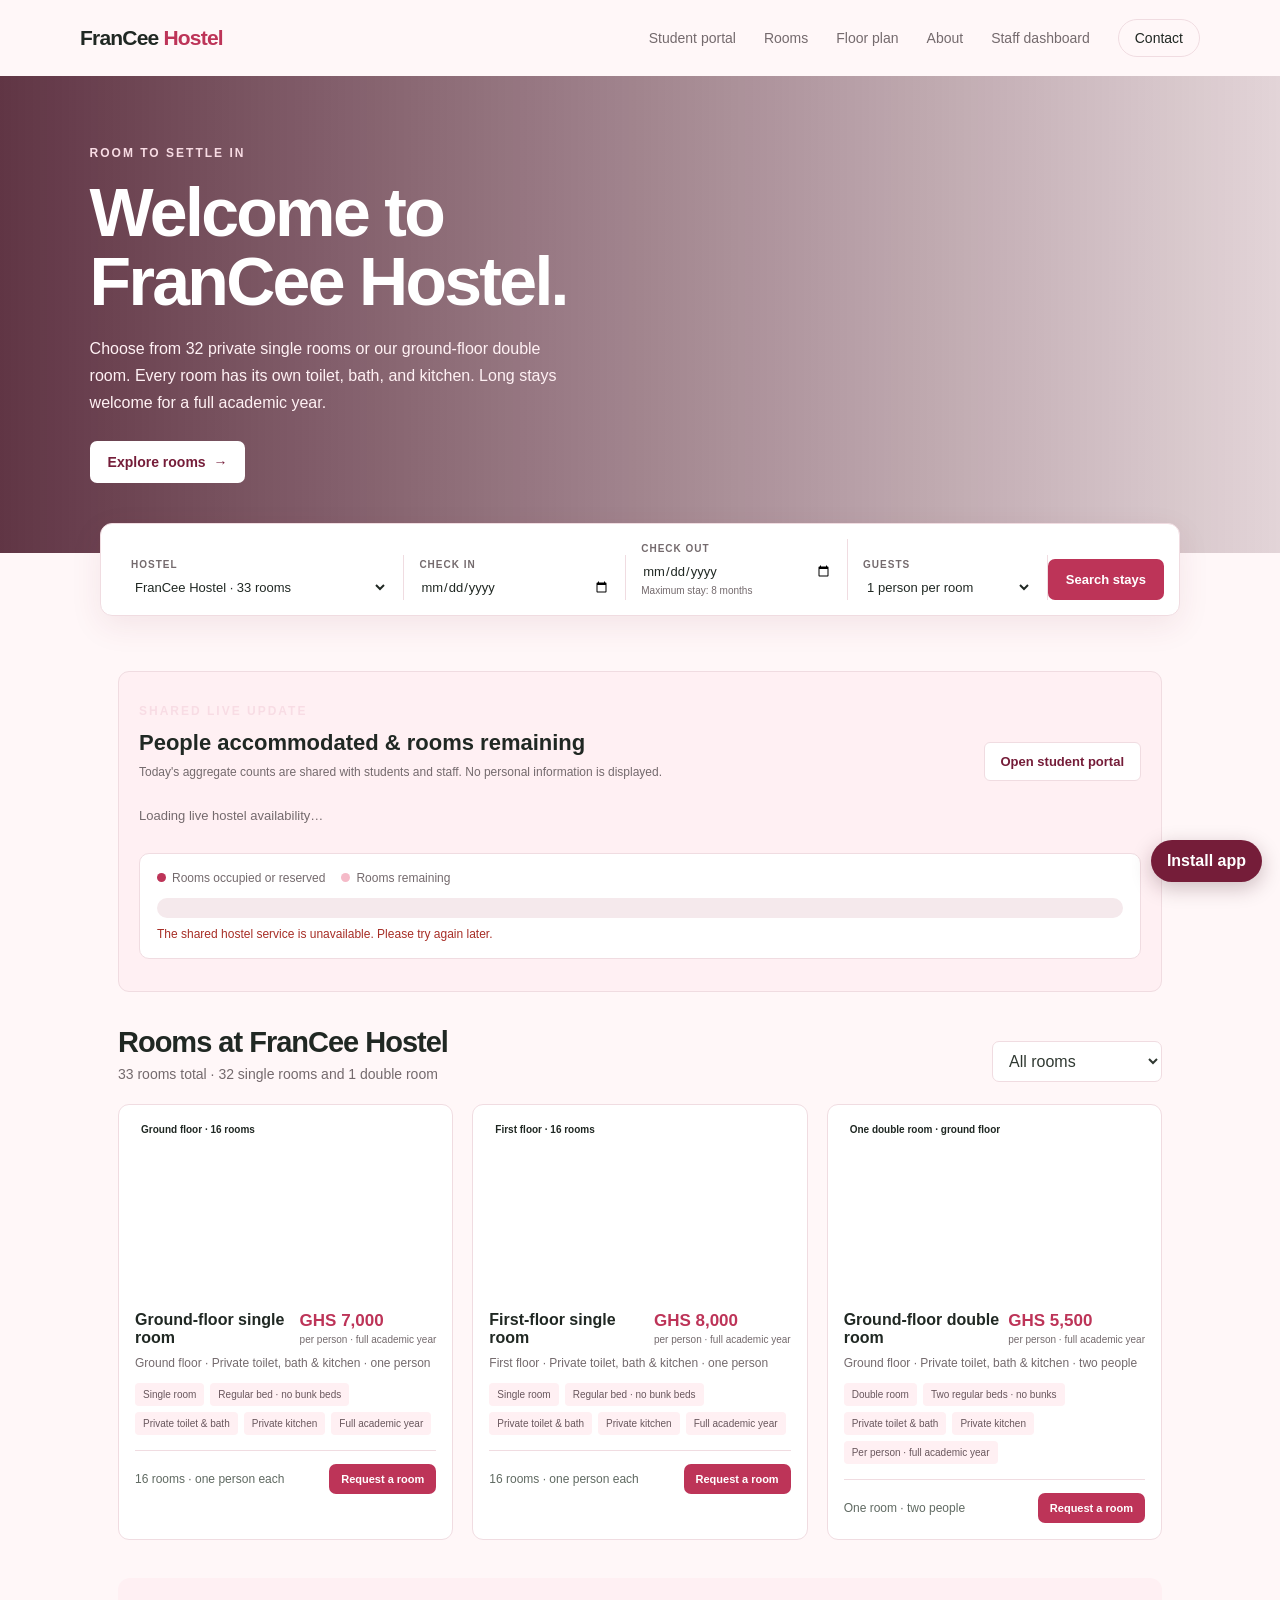
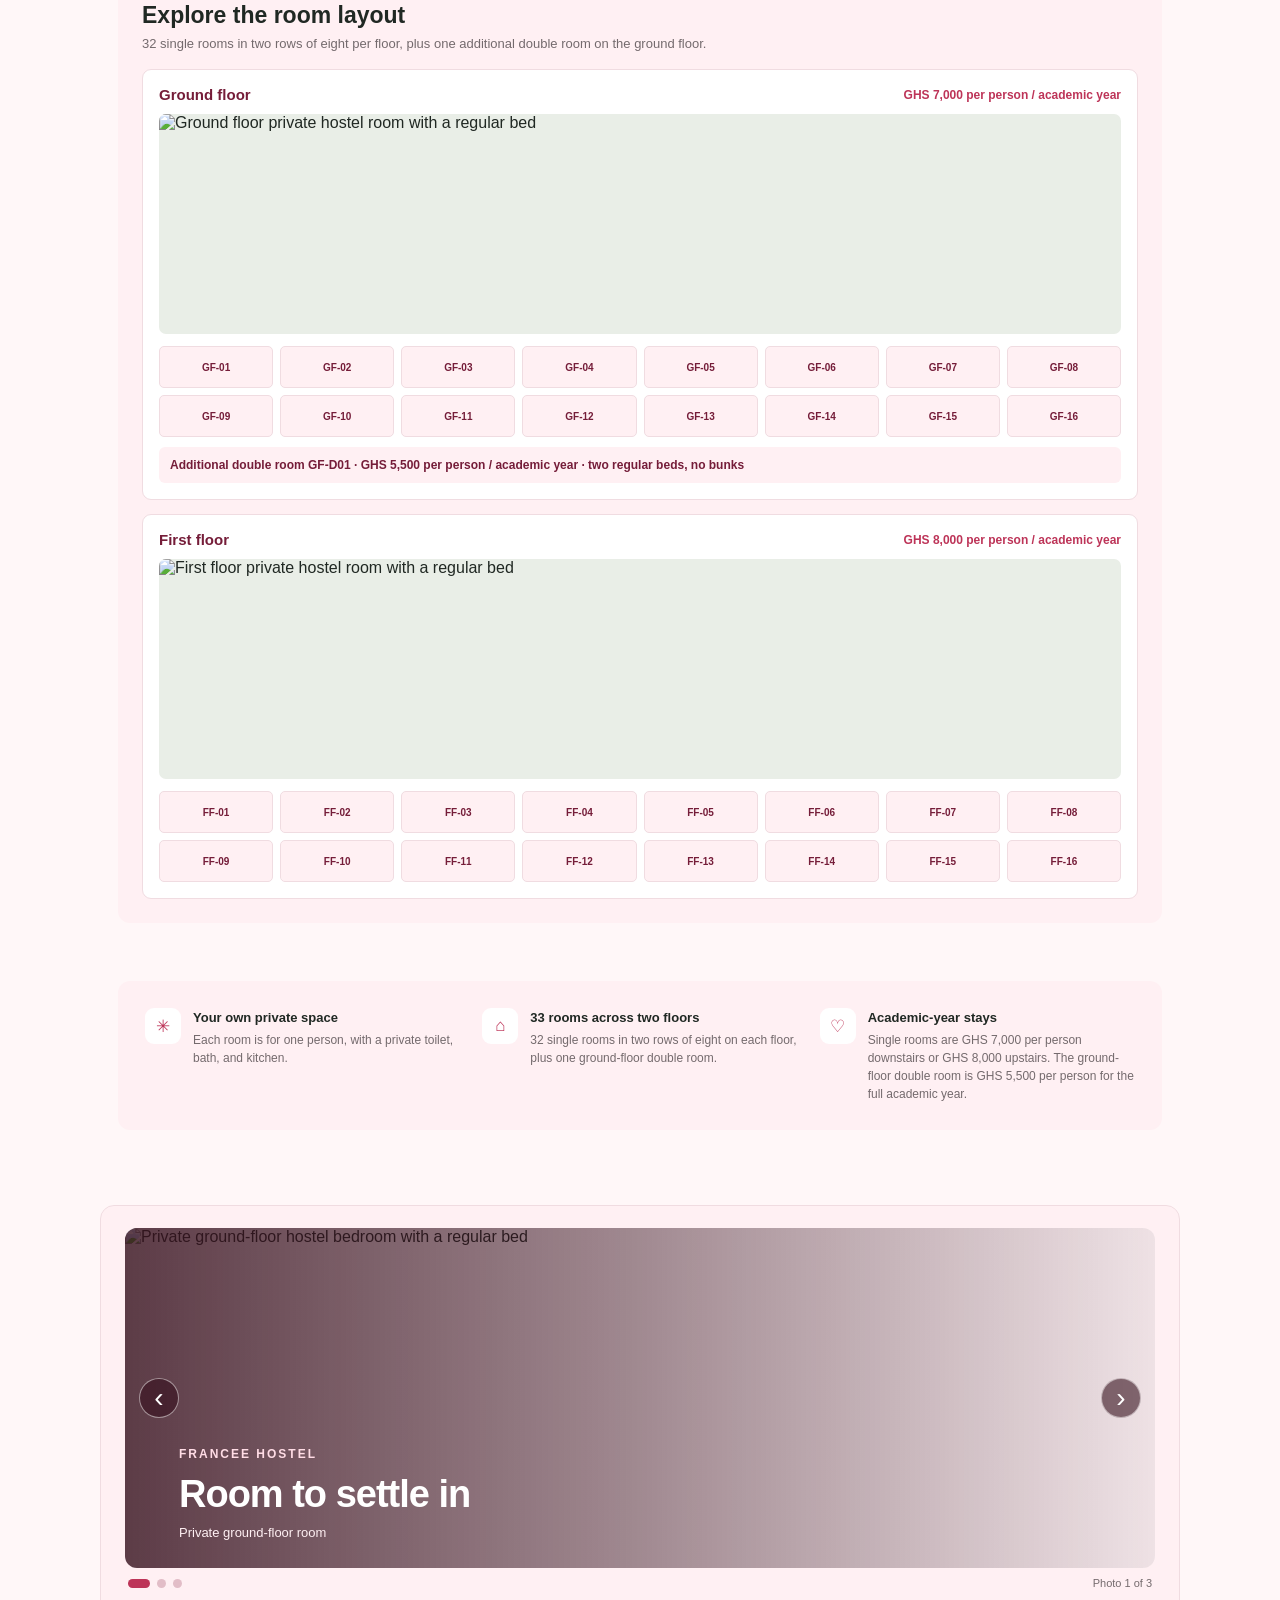
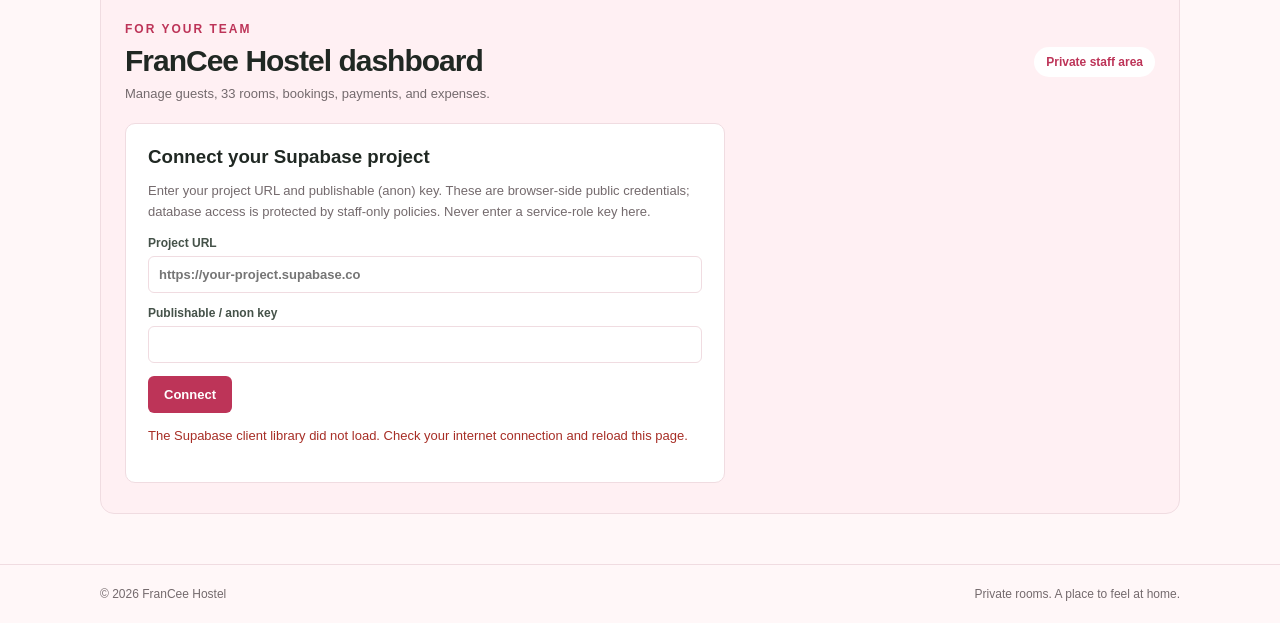
==== commit 1040ed97: "Publish FranCee Hostel installable app Add the PWA manifest, offline app shell, install prompt, app " ====
--- a/inex.html
+++ b/inex.html
@@ -4,7 +4,12 @@
 	<meta charset="UTF-8">
 	<meta name="viewport" content="width=device-width, initial-scale=1">
 	<title>FranCee Hostel | Room booking</title>
+	<meta name="theme-color" content="#751d39">
+	<link rel="manifest" href="manifest.webmanifest">
+	<link rel="icon" href="icons/icon-192.png" type="image/png">
+	<link rel="apple-touch-icon" href="icons/icon-192.png">
 	<link rel="stylesheet" href="dashboard.css">
+	<link rel="stylesheet" href="pwa.css">
 	<style>
 		:root{--green:#bd3458;--dark:#751d39;--cream:#fff7f8;--muted:#746a6d;--line:#f0dce1;--orange:#e99aab}
 		*{box-sizing:border-box}body{margin:0;background:var(--cream);color:#202823;font-family:Arial,Helvetica,sans-serif}a{color:inherit;text-decoration:none}button,input,select{font:inherit}.nav{height:76px;padding:0 max(calc((100% - 1120px)/2),24px);display:flex;align-items:center;justify-content:space-between}.logo{font-size:21px;font-weight:800;letter-spacing:-.8px}.logo span{color:var(--green)}.nav-links{display:flex;align-items:center;gap:28px;color:var(--muted);font-size:14px}.nav-links a:hover{color:var(--green)}.nav-links .outline{border:1px solid var(--line);border-radius:20px;padding:10px 16px;color:#202823}
@@ -184,5 +189,6 @@
 		requestForm.addEventListener('submit',async event=>{event.preventDefault();if(!selectedStay||!requestForm.reportValidity())return;const file=document.getElementById('request-identity').files[0];if(!file||!['image/jpeg','image/png','application/pdf'].includes(file.type)||file.size>5*1024*1024){requestStatus.textContent='Choose a JPG, PNG, or PDF identity document no larger than 5 MB.';requestStatus.className='request-status error';return;}if(requestCheckOut.value<=requestCheckIn.value||requestCheckOut.value>dateValue(addMonths(new Date(requestCheckIn.value+'T12:00:00'),8))){requestStatus.textContent='Choose a check-out date after check-in and within the 8-month stay limit.';requestStatus.className='request-status error';return;}if(requestForm.elements.website.value){requestDialog.close();return;}const submitButton=document.getElementById('request-submit');submitButton.disabled=true;requestStatus.textContent='Sending your request securely…';requestStatus.className='request-status';try{const result=await window.FranCeeHostel.submitRequest({full_name:requestForm.elements.full_name.value.trim(),phone:requestForm.elements.phone.value.trim(),email:requestForm.elements.email.value.trim(),room_name:selectedStay.name,guest_count:Number(requestGuests.value),check_in:requestCheckIn.value,check_out:requestCheckOut.value,identity:file});requestStatus.textContent='Your room request was sent to FranCee Hostel staff. Reference: '+result.id;requestStatus.className='request-status success';requestForm.reset();setTimeout(()=>requestDialog.close(),3500);}catch(error){requestStatus.textContent=error.message||'Your request could not be sent. Please try again.';requestStatus.className='request-status error';}finally{submitButton.disabled=false;}});
 		renderFloorLayout();render();refreshPublicAvailability();window.setInterval(refreshPublicAvailability,60000);document.addEventListener('visibilitychange',()=>{if(!document.hidden)refreshPublicAvailability();});
 	</script>
+	<script src="pwa.js"></script>
 </body>
 </html>
--- a/pwa.css
+++ b/pwa.css
@@ -0,0 +1,54 @@
+.pwa-install-button {
+	position: fixed;
+	z-index: 20;
+	right: max(18px, env(safe-area-inset-right));
+	bottom: max(18px, env(safe-area-inset-bottom));
+	padding: 12px 16px;
+	border: 0;
+	border-radius: 999px;
+	background: #751d39;
+	color: #fff;
+	box-shadow: 0 6px 20px #36101d40;
+	font-weight: 700;
+	cursor: pointer;
+}
+
+.pwa-install-button:hover {
+	background: #bd3458;
+}
+
+.pwa-install-button:focus-visible {
+	outline: 3px solid #bd345880;
+	outline-offset: 3px;
+}
+
+.pwa-install-status {
+	position: fixed;
+	z-index: 20;
+	right: max(18px, env(safe-area-inset-right));
+	bottom: max(76px, calc(env(safe-area-inset-bottom) + 70px));
+	max-width: min(360px, calc(100vw - 36px));
+	padding: 12px 15px;
+	border-radius: 8px;
+	background: #36101d;
+	color: #fff;
+	box-shadow: 0 6px 20px #36101d40;
+	font-size: 13px;
+	line-height: 1.5;
+}
+
+.pwa-install-status[hidden],
+.pwa-install-button[hidden] {
+	display: none;
+}
+
+@media (prefers-reduced-motion: no-preference) {
+	.pwa-install-button {
+		animation: pwa-install-appear 0.3s ease-out both;
+	}
+
+	@keyframes pwa-install-appear {
+		from { opacity: 0; transform: translateY(8px); }
+		to { opacity: 1; transform: translateY(0); }
+	}
+}
